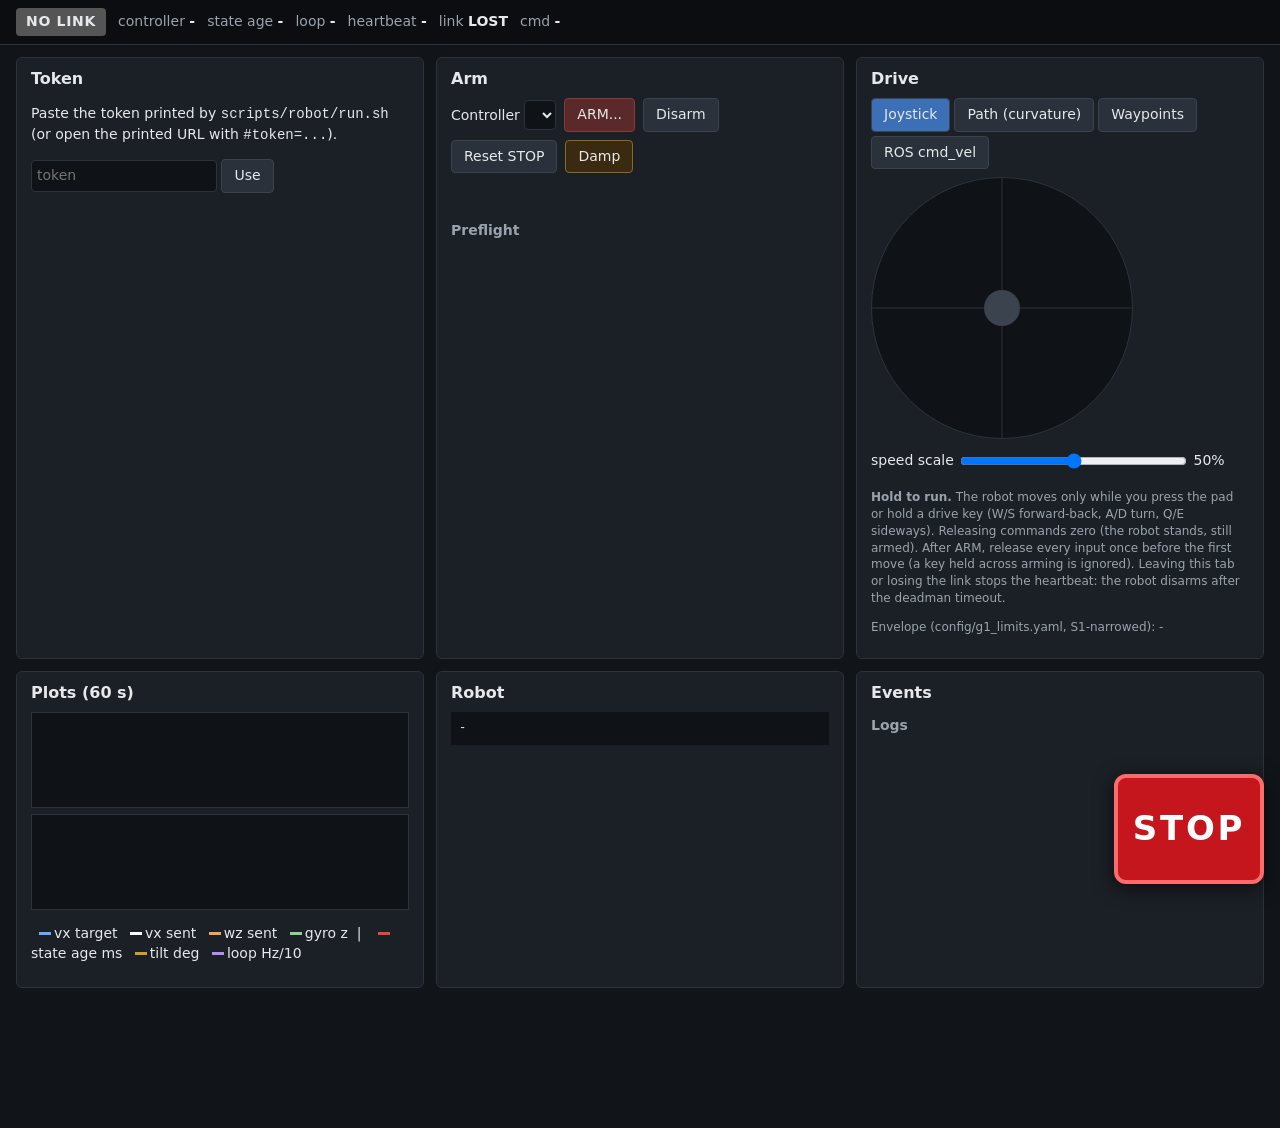
==== humanoid_arc_bme/onboard/runtime/web/static/index.html @ 61c747a8 "Standalone onboard stack: runtime, safety, navigation, GR00T adapter, pipeline, CPU simulator Moves " ====
<!doctype html>
<html lang="en">
<head>
<meta charset="utf-8">
<meta name="viewport" content="width=device-width, initial-scale=1">
<title>G1 Operator</title>
<link rel="stylesheet" href="style.css">
</head>
<body>
<header id="bar">
  <span id="badge" class="badge disarmed">DISARMED</span>
  <span class="kv">controller <b id="ctl">-</b></span>
  <span class="kv">state age <b id="age">-</b></span>
  <span class="kv">loop <b id="loophz">-</b></span>
  <span class="kv">heartbeat <b id="hbhz">-</b></span>
  <span class="kv">link <b id="link">-</b></span>
  <span class="kv">cmd <b id="cmdtxt">-</b></span>
</header>

<button id="stop" title="STOP (Space or Esc): zero command, controller safe state, disarm, latch">STOP</button>

<main>
  <section class="card" id="tokencard" hidden>
    <h2>Token</h2>
    <p>Paste the token printed by <code>scripts/robot/run.sh</code> (or open the printed URL with <code>#token=...</code>).</p>
    <input id="tokenin" type="password" autocomplete="off" placeholder="token"> <button id="tokenset">Use</button>
  </section>

  <section class="card">
    <h2>Arm</h2>
    <div class="row">
      <label>Controller <select id="ctlsel"></select></label>
      <button id="armbtn" class="arm">ARM...</button>
      <button id="disarmbtn">Disarm</button>
      <button id="resetbtn">Reset STOP</button>
      <button id="dampbtn" class="danger" title="Vendor damping: the robot goes limp. Only with the robot supported.">Damp</button>
    </div>
    <div id="armbox" hidden>
      <p>Type <b id="armphrase"></b> to arm <b id="armctl"></b>. Hold the physical stop. The command starts at zero.</p>
      <input id="armtext" autocomplete="off" spellcheck="false"> <button id="armconfirm" class="arm">Confirm</button> <button id="armcancel">Cancel</button>
    </div>
    <p id="armmsg" class="msg"></p>
    <h3>Preflight <span id="pfsum"></span></h3>
    <ul id="preflight" class="checks"></ul>
  </section>

  <section class="card">
    <h2>Drive</h2>
    <div class="tabs" id="modetabs">
      <button data-mode="teleop" class="on">Joystick</button>
      <button data-mode="curvature">Path (curvature)</button>
      <button data-mode="waypoints">Waypoints</button>
      <button data-mode="ros">ROS cmd_vel</button>
    </div>
    <div id="pane-teleop" class="pane">
      <canvas id="pad" width="260" height="260" title="HOLD TO RUN: press and drag: up = forward, left/right = turn; keys W/S forward, A/D turn, Q/E sideways (held)"></canvas>
      <div class="sliders">
        <label>speed scale <input id="scale" type="range" min="0" max="100" value="50"> <span id="scaleval">50%</span></label>
        <p class="hint"><b>Hold to run.</b> The robot moves only while you press the pad or hold a drive key
          (W/S forward-back, A/D turn, Q/E sideways). Releasing commands zero (the robot stands, still armed). After ARM,
          release every input once before the first move (a key held across arming is ignored).
          Leaving this tab or losing the link stops the heartbeat: the robot disarms after the deadman timeout.</p>
        <p class="hint">Envelope (config/g1_limits.yaml, S1-narrowed): <span id="envelope">-</span></p>
      </div>
    </div>
    <div id="pane-curvature" class="pane" hidden>
      <label>speed v (m/s) <input id="cv" type="range" min="-100" max="100" value="0"> <span id="cvval">0</span></label>
      <label>curvature kappa (1/m, left +) <input id="ck" type="range" min="-200" max="200" value="0"> <span id="ckval">0</span></label>
      <p class="hint">vx = v, wz = v * kappa. If the yaw rate would exceed the envelope, the speed drops and the curvature is kept.
        The sliders only shape the path: the robot moves only while HOLD TO RUN is pressed.</p>
    </div>
    <div id="pane-waypoints" class="pane" hidden>
      <p id="navinfo" class="hint"></p>
      <textarea id="wps" rows="5" placeholder="x y per line, metres, relative to the robot when the path starts (x forward, y left)"></textarea>
      <button id="wpsend">Send waypoints</button>
    </div>
    <div id="pane-ros" class="pane" hidden>
      <p class="hint">Uses the latest /cmd_vel from the ROS 2 wrapper (zero if older than 0.5 s). The heartbeat from this page is still the deadman.</p>
    </div>
    <button id="holdbtn" class="hold" hidden title="Hold to run: the robot follows the path / cmd_vel only while this is pressed">HOLD TO RUN</button>
  </section>

  <section class="card">
    <h2>Plots (60 s)</h2>
    <canvas id="plotv" width="560" height="140"></canvas>
    <canvas id="plots" width="560" height="140"></canvas>
    <p class="legend"><i class="l1"></i>vx target <i class="l2"></i>vx sent <i class="l3"></i>wz sent <i class="l4"></i>gyro z
      &nbsp;|&nbsp; <i class="l5"></i>state age ms <i class="l6"></i>tilt deg <i class="l7"></i>loop Hz/10</p>
  </section>

  <section class="card">
    <h2>Robot</h2>
    <pre id="robot">-</pre>
    <div id="cams"></div>
    <div id="lowcmd" hidden>
      <h3>Low-level path (policy controller on the robot)</h3>
      <p class="hint">HOLD STEP. Releasing the vendor motion mode means the vendor controller stops balancing: the robot must hang in the gantry.
        Type <b>RELEASE VENDOR MODE</b>.</p>
      <input id="reltext" autocomplete="off" spellcheck="false"> <button id="relbtn" class="danger">Release</button>
    </div>
  </section>

  <section class="card">
    <h2>Events</h2>
    <ul id="events" class="events"></ul>
    <h3>Logs</h3>
    <ul id="logs"></ul>
  </section>
</main>
<script src="app.js"></script>
</body>
</html>
---- humanoid_arc_bme/onboard/runtime/web/static/style.css ----
:root {
  --bg: #111418; --card: #1b2026; --fg: #e6e8eb; --muted: #9aa3ad; --line: #2c333b;
  --ok: #2fa86b; --fail: #e0483e; --unk: #c9a227; --armed: #e0483e; --disarmed: #3b6fb6;
  --c1: #6aa9ff; --c2: #ffffff; --c3: #f0a35e; --c4: #8fd18f; --c5: #e0483e; --c6: #c9a227; --c7: #b48ef0;
}
* { box-sizing: border-box; }
body { margin: 0; background: var(--bg); color: var(--fg); font: 14px/1.4 system-ui, sans-serif; }
#bar { position: sticky; top: 0; z-index: 5; display: flex; flex-wrap: wrap; gap: 12px; align-items: center;
  padding: 8px 16px; background: #0b0d10; border-bottom: 1px solid var(--line); }
.kv { color: var(--muted); } .kv b { color: var(--fg); font-variant-numeric: tabular-nums; }
.badge { padding: 4px 10px; border-radius: 4px; font-weight: 700; letter-spacing: .05em; }
.badge.disarmed { background: var(--disarmed); } .badge.armed { background: var(--armed); animation: pulse 1s infinite; }
.badge.latched { background: #000; outline: 2px solid var(--fail); }
.badge.lost { background: #555; }
@keyframes pulse { 50% { opacity: .65; } }
main { display: grid; grid-template-columns: repeat(auto-fit, minmax(320px, 1fr)); gap: 12px; padding: 12px 16px 140px; }
.card { background: var(--card); border: 1px solid var(--line); border-radius: 6px; padding: 10px 14px; min-width: 0; }
h2 { margin: 0 0 8px; font-size: 16px; } h3 { margin: 12px 0 6px; font-size: 14px; color: var(--muted); }
.row { display: flex; flex-wrap: wrap; gap: 8px; align-items: center; }
button { background: #2a313a; color: var(--fg); border: 1px solid #3a434e; border-radius: 4px; padding: 6px 12px; cursor: pointer; font: inherit; }
button:disabled { opacity: .4; cursor: not-allowed; }
button.arm { background: #5a2a2a; border-color: #8a3a3a; } button.danger { background: #3a2a10; border-color: #8a6a20; }
select, input, textarea { background: #0f1317; color: var(--fg); border: 1px solid var(--line); border-radius: 4px; padding: 5px; font: inherit; }
textarea { width: 100%; }
#stop { position: fixed; right: 16px; bottom: 16px; z-index: 10; width: 150px; height: 110px; border-radius: 12px;
  background: #c4161c; border: 4px solid #ff6a6a; color: #fff; font-size: 34px; font-weight: 900; letter-spacing: .08em;
  box-shadow: 0 4px 20px rgba(0,0,0,.6); }
#stop:active { background: #8a0f13; }
.checks, .events, #logs { list-style: none; margin: 0; padding: 0; font-size: 13px; }
.checks li { padding: 2px 0; } .checks .s { display: inline-block; width: 84px; font-weight: 700; }
.ok .s { color: var(--ok); } .fail .s { color: var(--fail); } .unknown .s { color: var(--unk); }
.checks .adv { color: var(--muted); font-size: 11px; }
.events li { border-bottom: 1px solid var(--line); padding: 2px 0; font-family: ui-monospace, monospace; font-size: 12px; overflow-wrap: anywhere; }
.msg { min-height: 1.4em; color: var(--unk); }
.tabs { display: flex; flex-wrap: wrap; gap: 4px; margin-bottom: 8px; } .tabs button.on { background: #3b6fb6; }
.pane label, .sliders label { display: block; margin: 6px 0; }
.pane input[type=range], .sliders input[type=range] { width: 60%; vertical-align: middle; }
#pad { background: #0f1317; border: 1px solid var(--line); border-radius: 50%; touch-action: none; max-width: 100%; }
canvas { max-width: 100%; display: block; margin-bottom: 6px; background: #0f1317; border: 1px solid var(--line); }
#pad { border-radius: 50%; }
.hint { color: var(--muted); font-size: 12px; }
pre { background: #0f1317; padding: 8px; overflow: auto; font-size: 12px; max-height: 260px; margin: 0; }
.legend i { display: inline-block; width: 12px; height: 3px; vertical-align: middle; margin: 0 3px 0 8px; }
.l1 { background: var(--c1); } .l2 { background: var(--c2); } .l3 { background: var(--c3); } .l4 { background: var(--c4); }
.l5 { background: var(--c5); } .l6 { background: var(--c6); } .l7 { background: var(--c7); }
#cams img { max-width: 100%; border: 1px solid var(--line); margin-top: 8px; }
a { color: var(--c1); }
@media (max-width: 600px) { #stop { width: 110px; height: 80px; font-size: 26px; } }
#holdbtn.hold { display: block; width: 100%; margin-top: 10px; padding: 18px; font-size: 1.1em; font-weight: 700; user-select: none; touch-action: none; }
#holdbtn.hold.on { background: var(--armed); }
#holdbtn[hidden] { display: none; }
#pad { touch-action: none; }
.msg.stopok { color: var(--ok, #3fb950); font-weight: 700; }
.msg.stopfail { color: var(--fail); font-weight: 700; }
.msg.stopwait { color: #d29922; font-weight: 700; }
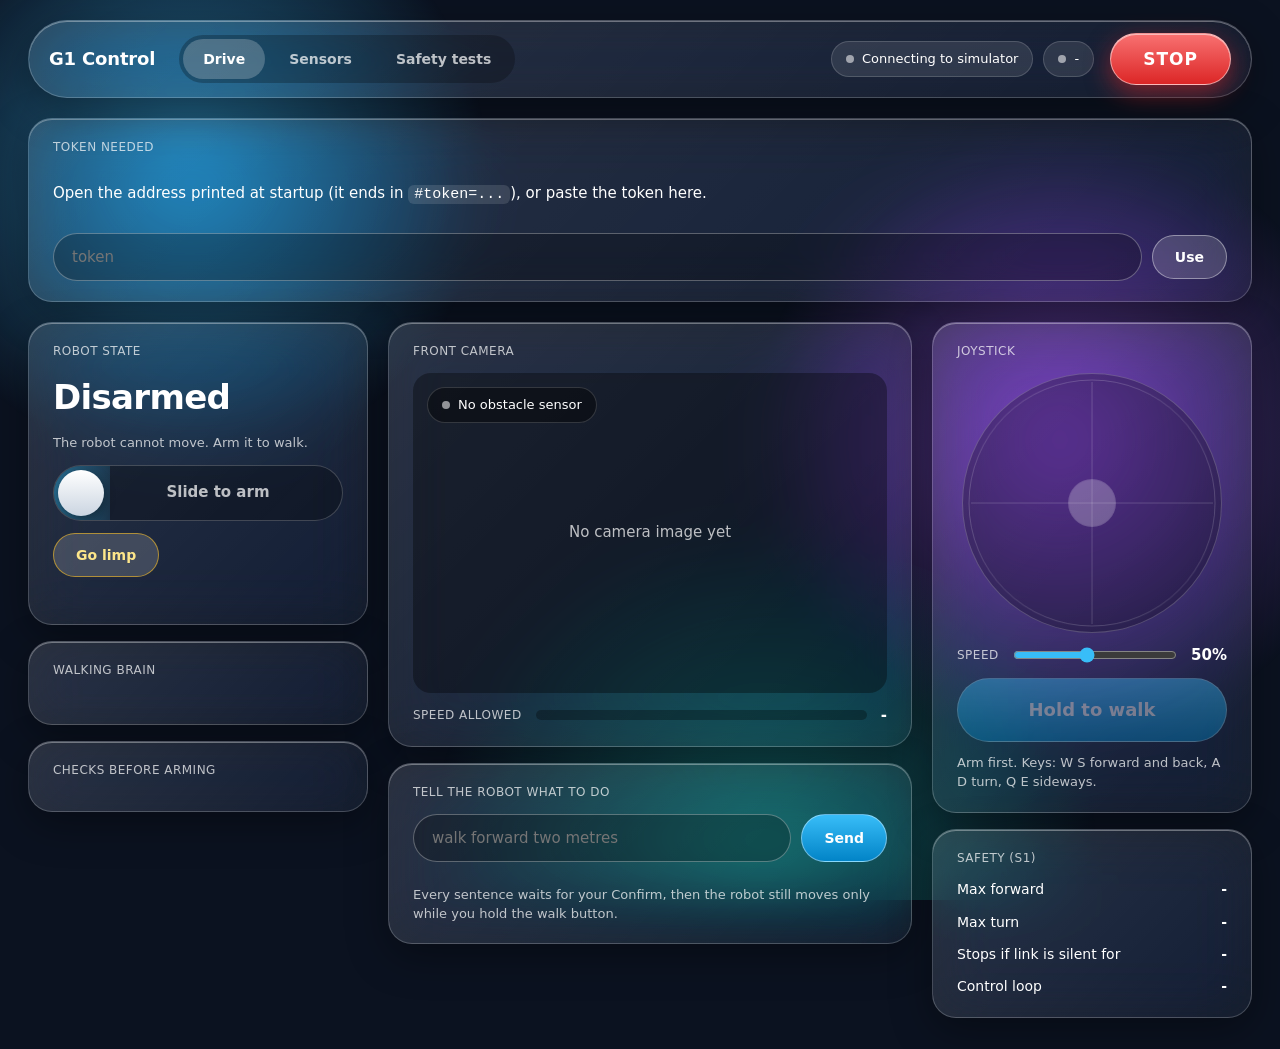
==== commit c90357de: "Operator UI: glass redesign with Drive, Sensors and Safety tests screens Slide to arm (sends the typ" ====
--- a/humanoid_arc_bme/onboard/runtime/web/static/index.html
+++ b/humanoid_arc_bme/onboard/runtime/web/static/index.html
@@ -7,106 +7,134 @@
 <link rel="stylesheet" href="style.css">
 </head>
 <body>
-<header id="bar">
-  <span id="badge" class="badge disarmed">DISARMED</span>
-  <span class="kv">controller <b id="ctl">-</b></span>
-  <span class="kv">state age <b id="age">-</b></span>
-  <span class="kv">loop <b id="loophz">-</b></span>
-  <span class="kv">heartbeat <b id="hbhz">-</b></span>
-  <span class="kv">link <b id="link">-</b></span>
-  <span class="kv">cmd <b id="cmdtxt">-</b></span>
-</header>
+<div class="bg" aria-hidden="true"><i class="b1"></i><i class="b2"></i><i class="b3"></i></div>
+<div class="app">
 
-<button id="stop" title="STOP (Space or Esc): zero command, controller safe state, disarm, latch">STOP</button>
+  <header class="glass topbar">
+    <div class="brand">G1 Control</div>
+    <nav class="tabs" id="tabs" aria-label="Screens">
+      <button class="tab on" data-view="drive">Drive</button>
+      <button class="tab" data-view="sensors">Sensors</button>
+      <button class="tab" data-view="safety">Safety tests</button>
+    </nav>
+    <div class="chips">
+      <span class="chip" id="chipTarget"><i class="dot"></i><span id="targetTxt">Connecting</span></span>
+      <span class="chip" id="chipState"><i class="dot"></i><span id="stateTxt">-</span></span>
+    </div>
+    <button id="stop" class="stop" aria-label="Emergency stop" title="STOP (Space or Esc): zero command, safe state, disarm, latch">STOP</button>
+  </header>
+  <div id="stopmsg" class="stopmsg" role="status" hidden></div>
 
-<main>
-  <section class="card" id="tokencard" hidden>
-    <h2>Token</h2>
-    <p>Paste the token printed by <code>scripts/robot/run.sh</code> (or open the printed URL with <code>#token=...</code>).</p>
-    <input id="tokenin" type="password" autocomplete="off" placeholder="token"> <button id="tokenset">Use</button>
+  <section class="glass card tokencard" id="tokencard" hidden>
+    <div class="lbl">Token needed</div>
+    <p>Open the address printed at startup (it ends in <code>#token=...</code>), or paste the token here.</p>
+    <div class="row"><input id="tokenin" type="password" autocomplete="off" placeholder="token"><button id="tokenset" class="btn">Use</button></div>
   </section>
 
-  <section class="card">
-    <h2>Arm</h2>
-    <div class="row">
-      <label>Controller <select id="ctlsel"></select></label>
-      <button id="armbtn" class="arm">ARM...</button>
-      <button id="disarmbtn">Disarm</button>
-      <button id="resetbtn">Reset STOP</button>
-      <button id="dampbtn" class="danger" title="Vendor damping: the robot goes limp. Only with the robot supported.">Damp</button>
-    </div>
-    <div id="armbox" hidden>
-      <p>Type <b id="armphrase"></b> to arm <b id="armctl"></b>. Hold the physical stop. The command starts at zero.</p>
-      <input id="armtext" autocomplete="off" spellcheck="false"> <button id="armconfirm" class="arm">Confirm</button> <button id="armcancel">Cancel</button>
-    </div>
-    <p id="armmsg" class="msg"></p>
-    <h3>Preflight <span id="pfsum"></span></h3>
-    <ul id="preflight" class="checks"></ul>
-  </section>
+  <!-- ====================================================== DRIVE -->
+  <main class="view" id="view-drive">
+    <div class="col left">
+      <div class="glass card">
+        <div class="lbl">Robot state</div>
+        <div class="big" id="bigState">Disarmed</div>
+        <p class="help" id="stateHelp">The robot cannot move. Arm it to walk.</p>
+        <div class="slide" id="slide" role="slider" aria-label="Slide to arm" aria-valuemin="0" aria-valuemax="100" aria-valuenow="0" tabindex="0">
+          <div class="slide-fill" id="slideFill"></div>
+          <div class="slide-label" id="slideLabel">Slide to arm</div>
+          <div class="slide-knob" id="slideKnob"></div>
+        </div>
+        <div class="row gap">
+          <button id="resetbtn" class="btn" hidden>Reset STOP</button>
+          <button id="dampbtn" class="btn warn" title="The robot goes limp. Only with the robot supported.">Go limp</button>
+        </div>
+        <p id="armmsg" class="msg"></p>
+      </div>
 
-  <section class="card">
-    <h2>Drive</h2>
-    <div class="tabs" id="modetabs">
-      <button data-mode="teleop" class="on">Joystick</button>
-      <button data-mode="curvature">Path (curvature)</button>
-      <button data-mode="waypoints">Waypoints</button>
-      <button data-mode="ros">ROS cmd_vel</button>
-    </div>
-    <div id="pane-teleop" class="pane">
-      <canvas id="pad" width="260" height="260" title="HOLD TO RUN: press and drag: up = forward, left/right = turn; keys W/S forward, A/D turn, Q/E sideways (held)"></canvas>
-      <div class="sliders">
-        <label>speed scale <input id="scale" type="range" min="0" max="100" value="50"> <span id="scaleval">50%</span></label>
-        <p class="hint"><b>Hold to run.</b> The robot moves only while you press the pad or hold a drive key
-          (W/S forward-back, A/D turn, Q/E sideways). Releasing commands zero (the robot stands, still armed). After ARM,
-          release every input once before the first move (a key held across arming is ignored).
-          Leaving this tab or losing the link stops the heartbeat: the robot disarms after the deadman timeout.</p>
-        <p class="hint">Envelope (config/g1_limits.yaml, S1-narrowed): <span id="envelope">-</span></p>
+      <div class="glass card">
+        <div class="lbl">Walking brain</div>
+        <div class="choices" id="ctlChoices"></div>
+        <p class="help" id="ctlHelp"></p>
+      </div>
+
+      <div class="glass card">
+        <div class="lbl">Checks before arming <span id="pfsum" class="pfsum"></span></div>
+        <ul class="checks" id="preflight"></ul>
       </div>
     </div>
-    <div id="pane-curvature" class="pane" hidden>
-      <label>speed v (m/s) <input id="cv" type="range" min="-100" max="100" value="0"> <span id="cvval">0</span></label>
-      <label>curvature kappa (1/m, left +) <input id="ck" type="range" min="-200" max="200" value="0"> <span id="ckval">0</span></label>
-      <p class="hint">vx = v, wz = v * kappa. If the yaw rate would exceed the envelope, the speed drops and the curvature is kept.
-        The sliders only shape the path: the robot moves only while HOLD TO RUN is pressed.</p>
+
+    <div class="col mid">
+      <div class="glass card cam">
+        <div class="lbl">Front camera</div>
+        <div class="camwrap">
+          <img id="camimg" alt="Front camera" hidden>
+          <div class="nocam" id="nocam">No camera image yet</div>
+          <div class="chip camchip" id="obsChip"><i class="dot"></i><span id="obsTxt">No obstacle sensor</span></div>
+        </div>
+        <div class="limitbar"><span class="lbl">Speed allowed</span><div class="meter"><i id="limitFill"></i></div><b id="limitTxt">-</b></div>
+      </div>
+      <div class="glass card say">
+        <div class="lbl">Tell the robot what to do</div>
+        <div class="row"><input id="sayin" autocomplete="off" placeholder="walk forward two metres"><button id="saybtn" class="btn primary">Send</button></div>
+        <div id="sayLog" class="saylog"></div>
+        <p class="help">Every sentence waits for your Confirm, then the robot still moves only while you hold the walk button.</p>
+      </div>
     </div>
-    <div id="pane-waypoints" class="pane" hidden>
-      <p id="navinfo" class="hint"></p>
-      <textarea id="wps" rows="5" placeholder="x y per line, metres, relative to the robot when the path starts (x forward, y left)"></textarea>
-      <button id="wpsend">Send waypoints</button>
+
+    <div class="col right">
+      <div class="glass card">
+        <div class="lbl">Joystick</div>
+        <canvas id="pad" width="260" height="260" aria-label="Joystick: drag up to walk forward, sideways to turn"></canvas>
+        <label class="slider"><span class="lbl">Speed</span><input id="scale" type="range" min="10" max="100" value="50"><b id="scaleval">50%</b></label>
+        <button id="holdbtn" class="hold" disabled>Hold to walk</button>
+        <p class="help" id="holdHelp">Arm first. Keys: W S forward and back, A D turn, Q E sideways.</p>
+      </div>
+      <div class="glass card">
+        <div class="lbl">Safety (S1)</div>
+        <div class="kv"><span>Max forward</span><b id="envF">-</b></div>
+        <div class="kv"><span>Max turn</span><b id="envW">-</b></div>
+        <div class="kv"><span>Stops if link is silent for</span><b id="envD">-</b></div>
+        <div class="kv"><span>Control loop</span><b id="loopTxt">-</b></div>
+      </div>
     </div>
-    <div id="pane-ros" class="pane" hidden>
-      <p class="hint">Uses the latest /cmd_vel from the ROS 2 wrapper (zero if older than 0.5 s). The heartbeat from this page is still the deadman.</p>
+  </main>
+
+  <!-- ====================================================== SENSORS -->
+  <main class="view" id="view-sensors" hidden>
+    <div class="glass card map">
+      <div class="lbl">3D view</div>
+      <div class="layers" id="layers">
+        <button class="pill on" data-layer="cloud">Lidar points</button>
+        <button class="pill on" data-layer="trail">Path walked</button>
+        <button class="pill on" data-layer="obstacle">Obstacle zone</button>
+        <button class="pill on" data-layer="plan">Floor plan</button>
+      </div>
+      <canvas id="map3d" width="900" height="640" aria-label="3D map of the robot's sensors"></canvas>
+      <div class="legend"><span><i class="dot d-robot"></i>Robot</span><span><i class="dot d-trail"></i>Path</span><span><i class="dot d-cloud"></i>Lidar</span><span><i class="dot d-obs"></i>Obstacle</span><span class="grow"></span><span class="faint">Drag to rotate, scroll to zoom</span></div>
+      <p class="help" id="mapNote"></p>
     </div>
-    <button id="holdbtn" class="hold" hidden title="Hold to run: the robot follows the path / cmd_vel only while this is pressed">HOLD TO RUN</button>
-  </section>
+    <div class="col side">
+      <div class="glass card"><div class="lbl">Odometry</div><div id="odom"></div></div>
+      <div class="glass card"><div class="lbl">Body</div><div id="body"></div></div>
+      <div class="glass card"><div class="lbl">Sensors alive</div><div id="alive"></div><p class="help">A sensor silent for more than 0.3 s counts as dead and the robot stops.</p></div>
+      <div class="glass card"><div class="lbl">Obstacle stop</div><div class="big" id="obsBig">-</div><p class="help" id="obsHelp"></p></div>
+    </div>
+  </main>
 
-  <section class="card">
-    <h2>Plots (60 s)</h2>
-    <canvas id="plotv" width="560" height="140"></canvas>
-    <canvas id="plots" width="560" height="140"></canvas>
-    <p class="legend"><i class="l1"></i>vx target <i class="l2"></i>vx sent <i class="l3"></i>wz sent <i class="l4"></i>gyro z
-      &nbsp;|&nbsp; <i class="l5"></i>state age ms <i class="l6"></i>tilt deg <i class="l7"></i>loop Hz/10</p>
-  </section>
+  <!-- ====================================================== SAFETY TESTS -->
+  <main class="view" id="view-safety" hidden>
+    <div class="glass card tests">
+      <div class="head"><div><div class="title">Safety tests</div><p class="help">Each test breaks one thing in the simulator and checks that the robot stops.</p></div></div>
+      <div id="testList"></div>
+      <p class="help" id="testNote"></p>
+    </div>
+    <div class="col side2">
+      <div class="glass card"><div class="lbl">Simulator now</div><div id="simNow"></div></div>
+      <div class="glass card"><div class="lbl">Events</div><ul class="events" id="events"></ul></div>
+      <div class="glass card"><div class="lbl">Logs</div><ul id="logs"></ul></div>
+    </div>
+  </main>
 
-  <section class="card">
-    <h2>Robot</h2>
-    <pre id="robot">-</pre>
-    <div id="cams"></div>
-    <div id="lowcmd" hidden>
-      <h3>Low-level path (policy controller on the robot)</h3>
-      <p class="hint">HOLD STEP. Releasing the vendor motion mode means the vendor controller stops balancing: the robot must hang in the gantry.
-        Type <b>RELEASE VENDOR MODE</b>.</p>
-      <input id="reltext" autocomplete="off" spellcheck="false"> <button id="relbtn" class="danger">Release</button>
-    </div>
-  </section>
-
-  <section class="card">
-    <h2>Events</h2>
-    <ul id="events" class="events"></ul>
-    <h3>Logs</h3>
-    <ul id="logs"></ul>
-  </section>
-</main>
+</div>
 <script src="app.js"></script>
 </body>
 </html>
--- a/humanoid_arc_bme/onboard/runtime/web/static/style.css
+++ b/humanoid_arc_bme/onboard/runtime/web/static/style.css
@@ -1,55 +1,119 @@
+/* G1 operator UI: liquid-glass look. No inline styles (CSP style-src 'self'). Change --font to swap the typeface. */
 :root {
-  --bg: #111418; --card: #1b2026; --fg: #e6e8eb; --muted: #9aa3ad; --line: #2c333b;
-  --ok: #2fa86b; --fail: #e0483e; --unk: #c9a227; --armed: #e0483e; --disarmed: #3b6fb6;
-  --c1: #6aa9ff; --c2: #ffffff; --c3: #f0a35e; --c4: #8fd18f; --c5: #e0483e; --c6: #c9a227; --c7: #b48ef0;
+  --font: "Inter", "Wix Madefor Text", system-ui, -apple-system, "Segoe UI", Roboto, sans-serif;
+  --bg: #0b1220; --fg: #fff; --muted: rgba(255,255,255,.72); --faint: rgba(255,255,255,.55);
+  --line: rgba(255,255,255,.2); --ok: #4ade80; --warn: #fbbf24; --bad: #f87171; --info: #38bdf8; --accent: #0284c7;
 }
 * { box-sizing: border-box; }
-body { margin: 0; background: var(--bg); color: var(--fg); font: 14px/1.4 system-ui, sans-serif; }
-#bar { position: sticky; top: 0; z-index: 5; display: flex; flex-wrap: wrap; gap: 12px; align-items: center;
-  padding: 8px 16px; background: #0b0d10; border-bottom: 1px solid var(--line); }
-.kv { color: var(--muted); } .kv b { color: var(--fg); font-variant-numeric: tabular-nums; }
-.badge { padding: 4px 10px; border-radius: 4px; font-weight: 700; letter-spacing: .05em; }
-.badge.disarmed { background: var(--disarmed); } .badge.armed { background: var(--armed); animation: pulse 1s infinite; }
-.badge.latched { background: #000; outline: 2px solid var(--fail); }
-.badge.lost { background: #555; }
-@keyframes pulse { 50% { opacity: .65; } }
-main { display: grid; grid-template-columns: repeat(auto-fit, minmax(320px, 1fr)); gap: 12px; padding: 12px 16px 140px; }
-.card { background: var(--card); border: 1px solid var(--line); border-radius: 6px; padding: 10px 14px; min-width: 0; }
-h2 { margin: 0 0 8px; font-size: 16px; } h3 { margin: 12px 0 6px; font-size: 14px; color: var(--muted); }
-.row { display: flex; flex-wrap: wrap; gap: 8px; align-items: center; }
-button { background: #2a313a; color: var(--fg); border: 1px solid #3a434e; border-radius: 4px; padding: 6px 12px; cursor: pointer; font: inherit; }
+html, body { margin: 0; min-height: 100%; background: var(--bg); color: var(--fg); font: 15px/1.45 var(--font); }
+button, input { font: inherit; color: inherit; }
+button { cursor: pointer; }
 button:disabled { opacity: .4; cursor: not-allowed; }
-button.arm { background: #5a2a2a; border-color: #8a3a3a; } button.danger { background: #3a2a10; border-color: #8a6a20; }
-select, input, textarea { background: #0f1317; color: var(--fg); border: 1px solid var(--line); border-radius: 4px; padding: 5px; font: inherit; }
-textarea { width: 100%; }
-#stop { position: fixed; right: 16px; bottom: 16px; z-index: 10; width: 150px; height: 110px; border-radius: 12px;
-  background: #c4161c; border: 4px solid #ff6a6a; color: #fff; font-size: 34px; font-weight: 900; letter-spacing: .08em;
-  box-shadow: 0 4px 20px rgba(0,0,0,.6); }
-#stop:active { background: #8a0f13; }
-.checks, .events, #logs { list-style: none; margin: 0; padding: 0; font-size: 13px; }
-.checks li { padding: 2px 0; } .checks .s { display: inline-block; width: 84px; font-weight: 700; }
-.ok .s { color: var(--ok); } .fail .s { color: var(--fail); } .unknown .s { color: var(--unk); }
-.checks .adv { color: var(--muted); font-size: 11px; }
-.events li { border-bottom: 1px solid var(--line); padding: 2px 0; font-family: ui-monospace, monospace; font-size: 12px; overflow-wrap: anywhere; }
-.msg { min-height: 1.4em; color: var(--unk); }
-.tabs { display: flex; flex-wrap: wrap; gap: 4px; margin-bottom: 8px; } .tabs button.on { background: #3b6fb6; }
-.pane label, .sliders label { display: block; margin: 6px 0; }
-.pane input[type=range], .sliders input[type=range] { width: 60%; vertical-align: middle; }
-#pad { background: #0f1317; border: 1px solid var(--line); border-radius: 50%; touch-action: none; max-width: 100%; }
-canvas { max-width: 100%; display: block; margin-bottom: 6px; background: #0f1317; border: 1px solid var(--line); }
-#pad { border-radius: 50%; }
-.hint { color: var(--muted); font-size: 12px; }
-pre { background: #0f1317; padding: 8px; overflow: auto; font-size: 12px; max-height: 260px; margin: 0; }
-.legend i { display: inline-block; width: 12px; height: 3px; vertical-align: middle; margin: 0 3px 0 8px; }
-.l1 { background: var(--c1); } .l2 { background: var(--c2); } .l3 { background: var(--c3); } .l4 { background: var(--c4); }
-.l5 { background: var(--c5); } .l6 { background: var(--c6); } .l7 { background: var(--c7); }
-#cams img { max-width: 100%; border: 1px solid var(--line); margin-top: 8px; }
-a { color: var(--c1); }
-@media (max-width: 600px) { #stop { width: 110px; height: 80px; font-size: 26px; } }
-#holdbtn.hold { display: block; width: 100%; margin-top: 10px; padding: 18px; font-size: 1.1em; font-weight: 700; user-select: none; touch-action: none; }
-#holdbtn.hold.on { background: var(--armed); }
-#holdbtn[hidden] { display: none; }
-#pad { touch-action: none; }
-.msg.stopok { color: var(--ok, #3fb950); font-weight: 700; }
-.msg.stopfail { color: var(--fail); font-weight: 700; }
-.msg.stopwait { color: #d29922; font-weight: 700; }
+code { background: rgba(255,255,255,.12); padding: 1px 6px; border-radius: 6px; }
+.bg { position: fixed; inset: 0; overflow: hidden; z-index: 0; }
+.bg i { position: absolute; border-radius: 50%; }
+.b1 { left: -120px; top: -140px; width: 620px; height: 620px; background: radial-gradient(circle, rgba(56,189,248,.55), rgba(56,189,248,0) 68%); }
+.b2 { right: -100px; top: 120px; width: 640px; height: 640px; background: radial-gradient(circle, rgba(168,85,247,.5), rgba(168,85,247,0) 68%); }
+.b3 { left: 30%; bottom: -260px; width: 760px; height: 620px; background: radial-gradient(circle, rgba(20,184,166,.42), rgba(20,184,166,0) 68%); }
+.app { position: relative; z-index: 1; display: flex; flex-direction: column; gap: 20px; padding: 20px 28px 32px; max-width: 1560px; margin: 0 auto; }
+
+.glass { background: linear-gradient(135deg, rgba(255,255,255,.14), rgba(255,255,255,.05)); backdrop-filter: blur(28px) saturate(170%); -webkit-backdrop-filter: blur(28px) saturate(170%);
+  border: 1px solid var(--line); box-shadow: inset 0 1px 0 rgba(255,255,255,.35), 0 12px 40px rgba(0,0,0,.35); border-radius: 24px; }
+.card { padding: 20px 24px; display: flex; flex-direction: column; gap: 12px; min-width: 0; }
+.lbl { font-size: 12px; font-weight: 500; letter-spacing: .04em; text-transform: uppercase; color: var(--muted); }
+.help { margin: 0; font-size: 13px; color: var(--muted); }
+.faint { color: var(--faint); }
+.msg { margin: 0; min-height: 1.2em; font-size: 13px; color: var(--muted); }
+.msg.stopok { color: #bbf7d0; } .msg.stopfail { color: #fecaca; font-weight: 600; }
+.big { font-size: 34px; font-weight: 700; letter-spacing: -.02em; }
+.title { font-size: 22px; font-weight: 700; letter-spacing: -.01em; }
+.row { display: flex; align-items: center; gap: 10px; } .gap { flex-wrap: wrap; } .grow { flex-grow: 1; }
+.kv { display: flex; justify-content: space-between; align-items: center; gap: 12px; font-size: 14px; } .kv b { font-variant-numeric: tabular-nums; text-align: right; }
+.dot { display: inline-block; width: 8px; height: 8px; border-radius: 50%; background: var(--faint); flex: none; }
+.dot.ok { background: var(--ok); } .dot.warn { background: var(--warn); } .dot.bad { background: var(--bad); } .dot.info { background: var(--info); }
+
+.topbar { display: flex; align-items: center; gap: 16px; padding: 12px 20px; border-radius: 999px; position: sticky; top: 12px; z-index: 10; }
+.brand { font-size: 18px; font-weight: 700; letter-spacing: -.01em; padding-right: 8px; }
+.tabs { display: flex; gap: 4px; padding: 4px; border-radius: 999px; background: rgba(0,0,0,.25); }
+.tab { height: 40px; padding: 0 20px; border: 0; border-radius: 999px; background: none; font-size: 14px; font-weight: 600; color: var(--muted); }
+.tab:hover { color: #fff; } .tab.on { background: rgba(255,255,255,.22); color: #fff; }
+.chips { display: flex; gap: 10px; flex-grow: 1; justify-content: flex-end; flex-wrap: wrap; }
+.chip { display: inline-flex; align-items: center; gap: 8px; padding: 8px 14px; border-radius: 999px; font-size: 13px; font-weight: 500; background: rgba(255,255,255,.1); border: 1px solid rgba(255,255,255,.16); }
+.stop { height: 52px; padding: 0 32px; border-radius: 999px; border: 1px solid rgba(255,255,255,.5); background: linear-gradient(180deg, #f87171, #dc2626); font-size: 17px; font-weight: 700; letter-spacing: .06em;
+  box-shadow: 0 8px 24px rgba(220,38,38,.55), inset 0 1px 0 rgba(255,255,255,.5); }
+.stop:active { transform: translateY(1px); }
+.stopmsg { text-align: center; font-weight: 600; padding: 8px 16px; border-radius: 999px; background: rgba(0,0,0,.35); border: 1px solid var(--line); }
+.stopmsg.stopok { color: #bbf7d0; } .stopmsg.stopfail { color: #fecaca; background: rgba(220,38,38,.35); } .stopmsg.stopwait { color: var(--warn); }
+
+.btn { height: 44px; padding: 0 22px; border-radius: 999px; border: 1px solid rgba(255,255,255,.4); background: rgba(255,255,255,.16); font-size: 14px; font-weight: 600; }
+.btn:hover:not(:disabled) { background: rgba(255,255,255,.24); }
+.btn.primary { background: linear-gradient(180deg, #38bdf8, var(--accent)); height: 48px; }
+.btn.warn { border-color: rgba(251,191,36,.6); color: #fde68a; }
+.pill { height: 36px; padding: 0 16px; border-radius: 999px; border: 1px solid rgba(255,255,255,.2); background: rgba(255,255,255,.06); font-size: 13px; color: var(--muted); }
+.pill.on { border-color: rgba(255,255,255,.45); background: rgba(255,255,255,.22); color: #fff; font-weight: 600; }
+input[type=text], input:not([type]), input[type=password] { flex-grow: 1; min-width: 0; height: 48px; padding: 0 18px; border-radius: 999px; border: 1px solid rgba(255,255,255,.3); background: rgba(0,0,0,.25); outline: none; }
+input:focus-visible, button:focus-visible, .slide:focus-visible { outline: 2px solid var(--info); outline-offset: 2px; }
+
+.view { display: grid; gap: 20px; align-items: start; }
+#view-drive { grid-template-columns: 340px minmax(0, 1fr) 320px; }
+#view-sensors { grid-template-columns: minmax(0, 1fr) 360px; }
+#view-safety { grid-template-columns: minmax(0, 1fr) 380px; }
+.col { display: flex; flex-direction: column; gap: 16px; min-width: 0; }
+[hidden] { display: none !important; }
+
+/* arm slider */
+.slide { position: relative; height: 56px; border-radius: 999px; background: rgba(0,0,0,.28); border: 1px solid var(--line); overflow: hidden; touch-action: none; user-select: none; }
+.slide-fill { position: absolute; left: 0; top: 0; bottom: 0; width: 56px; background: linear-gradient(90deg, rgba(56,189,248,.5), rgba(56,189,248,.15)); }
+.slide-label { position: absolute; inset: 0; display: flex; align-items: center; justify-content: center; font-weight: 600; font-size: 15px; color: var(--muted); pointer-events: none; padding-left: 40px; }
+.slide-knob { position: absolute; left: 4px; top: 4px; width: 46px; height: 46px; border-radius: 50%; background: linear-gradient(180deg, #fff, #cbd5e1); box-shadow: 0 4px 12px rgba(0,0,0,.4); cursor: grab; }
+.slide.off { opacity: .45; pointer-events: none; }
+
+/* choices */
+.choices { display: flex; flex-direction: column; gap: 8px; }
+.choice { text-align: left; padding: 12px 16px; border-radius: 18px; border: 1px solid rgba(255,255,255,.16); background: rgba(255,255,255,.06); }
+.choice.on { border-color: rgba(56,189,248,.8); background: rgba(56,189,248,.18); }
+.choice b { display: block; font-size: 15px; }
+
+.checks { list-style: none; margin: 0; padding: 0; display: flex; flex-direction: column; gap: 6px; font-size: 13px; }
+.checks li { display: flex; gap: 8px; align-items: baseline; } .checks .nm { font-weight: 600; } .checks .dt { color: var(--muted); }
+.pfsum { text-transform: none; letter-spacing: 0; margin-left: 6px; } .pfsum.ok { color: #bbf7d0; } .pfsum.fail { color: #fecaca; }
+
+/* camera */
+.camwrap { position: relative; border-radius: 18px; overflow: hidden; background: rgba(0,0,0,.35); min-height: 320px; display: flex; align-items: center; justify-content: center; }
+.camwrap img { width: 100%; display: block; image-rendering: auto; }
+.nocam { color: var(--muted); }
+.camchip { position: absolute; left: 14px; top: 14px; background: rgba(0,0,0,.4); }
+.limitbar { display: flex; align-items: center; gap: 14px; }
+.meter { flex-grow: 1; height: 10px; border-radius: 999px; background: rgba(0,0,0,.3); overflow: hidden; } .meter i { display: block; height: 100%; width: 0; background: var(--ok); transition: width .2s; }
+.say .saylog { display: flex; flex-direction: column; gap: 8px; max-height: 200px; overflow: auto; }
+.bubble { padding: 10px 14px; border-radius: 16px; font-size: 14px; background: rgba(255,255,255,.1); } .bubble.me { background: rgba(56,189,248,.22); } .bubble.err { background: rgba(248,113,113,.25); }
+.bubble .row { margin-top: 8px; }
+
+/* joystick and hold */
+#pad { width: 100%; max-width: 260px; align-self: center; border-radius: 50%; background: rgba(0,0,0,.25); border: 1px solid var(--line); touch-action: none; }
+.slider { display: flex; align-items: center; gap: 12px; } .slider input { flex-grow: 1; height: auto; padding: 0; accent-color: #38bdf8; }
+.hold { height: 64px; border-radius: 999px; border: 1px solid rgba(255,255,255,.45); background: linear-gradient(180deg, #38bdf8, var(--accent)); font-size: 18px; font-weight: 700; touch-action: none; user-select: none; }
+.hold.on { background: linear-gradient(180deg, #4ade80, #16a34a); }
+
+/* sensors */
+.map canvas { width: 100%; height: auto; border-radius: 18px; background: rgba(0,0,0,.28); touch-action: none; cursor: grab; }
+.layers { display: flex; gap: 8px; flex-wrap: wrap; }
+.legend { display: flex; gap: 18px; font-size: 13px; color: var(--muted); } .legend span { display: inline-flex; align-items: center; gap: 6px; }
+.d-robot { background: #38bdf8; } .d-trail { background: #a78bfa; } .d-cloud { background: #67e8f9; } .d-obs { background: #f87171; }
+
+/* tests */
+.tests .head { display: flex; justify-content: space-between; align-items: center; }
+.test { display: flex; align-items: center; gap: 16px; padding: 16px 20px; border-radius: 20px; background: rgba(255,255,255,.07); border: 1px solid rgba(255,255,255,.14); margin-bottom: 12px; }
+.test .nm { font-weight: 600; font-size: 15px; } .test .ds { font-size: 13px; color: var(--muted); }
+.res { padding: 6px 12px; border-radius: 999px; font-size: 13px; font-weight: 600; white-space: nowrap; background: rgba(255,255,255,.1); border: 1px solid rgba(255,255,255,.25); }
+.res.pass { background: rgba(74,222,128,.2); border-color: rgba(74,222,128,.55); color: #bbf7d0; } .res.fail { background: rgba(248,113,113,.2); border-color: rgba(248,113,113,.6); color: #fecaca; }
+.events { list-style: none; margin: 0; padding: 0; font-size: 12px; max-height: 260px; overflow: auto; color: var(--muted); display: flex; flex-direction: column; gap: 4px; }
+#logs { margin: 0; padding-left: 18px; font-size: 13px; }
+a { color: #bae6fd; }
+
+@media (max-width: 1100px) {
+  #view-drive, #view-sensors, #view-safety { grid-template-columns: minmax(0, 1fr); }
+  .topbar { flex-wrap: wrap; border-radius: 28px; }
+}
+@media (max-width: 640px) { .app { padding: 12px 16px 24px; } .brand { display: none; } .stop { padding: 0 22px; } }
+@media (prefers-reduced-motion: reduce) { * { transition: none !important; } }
